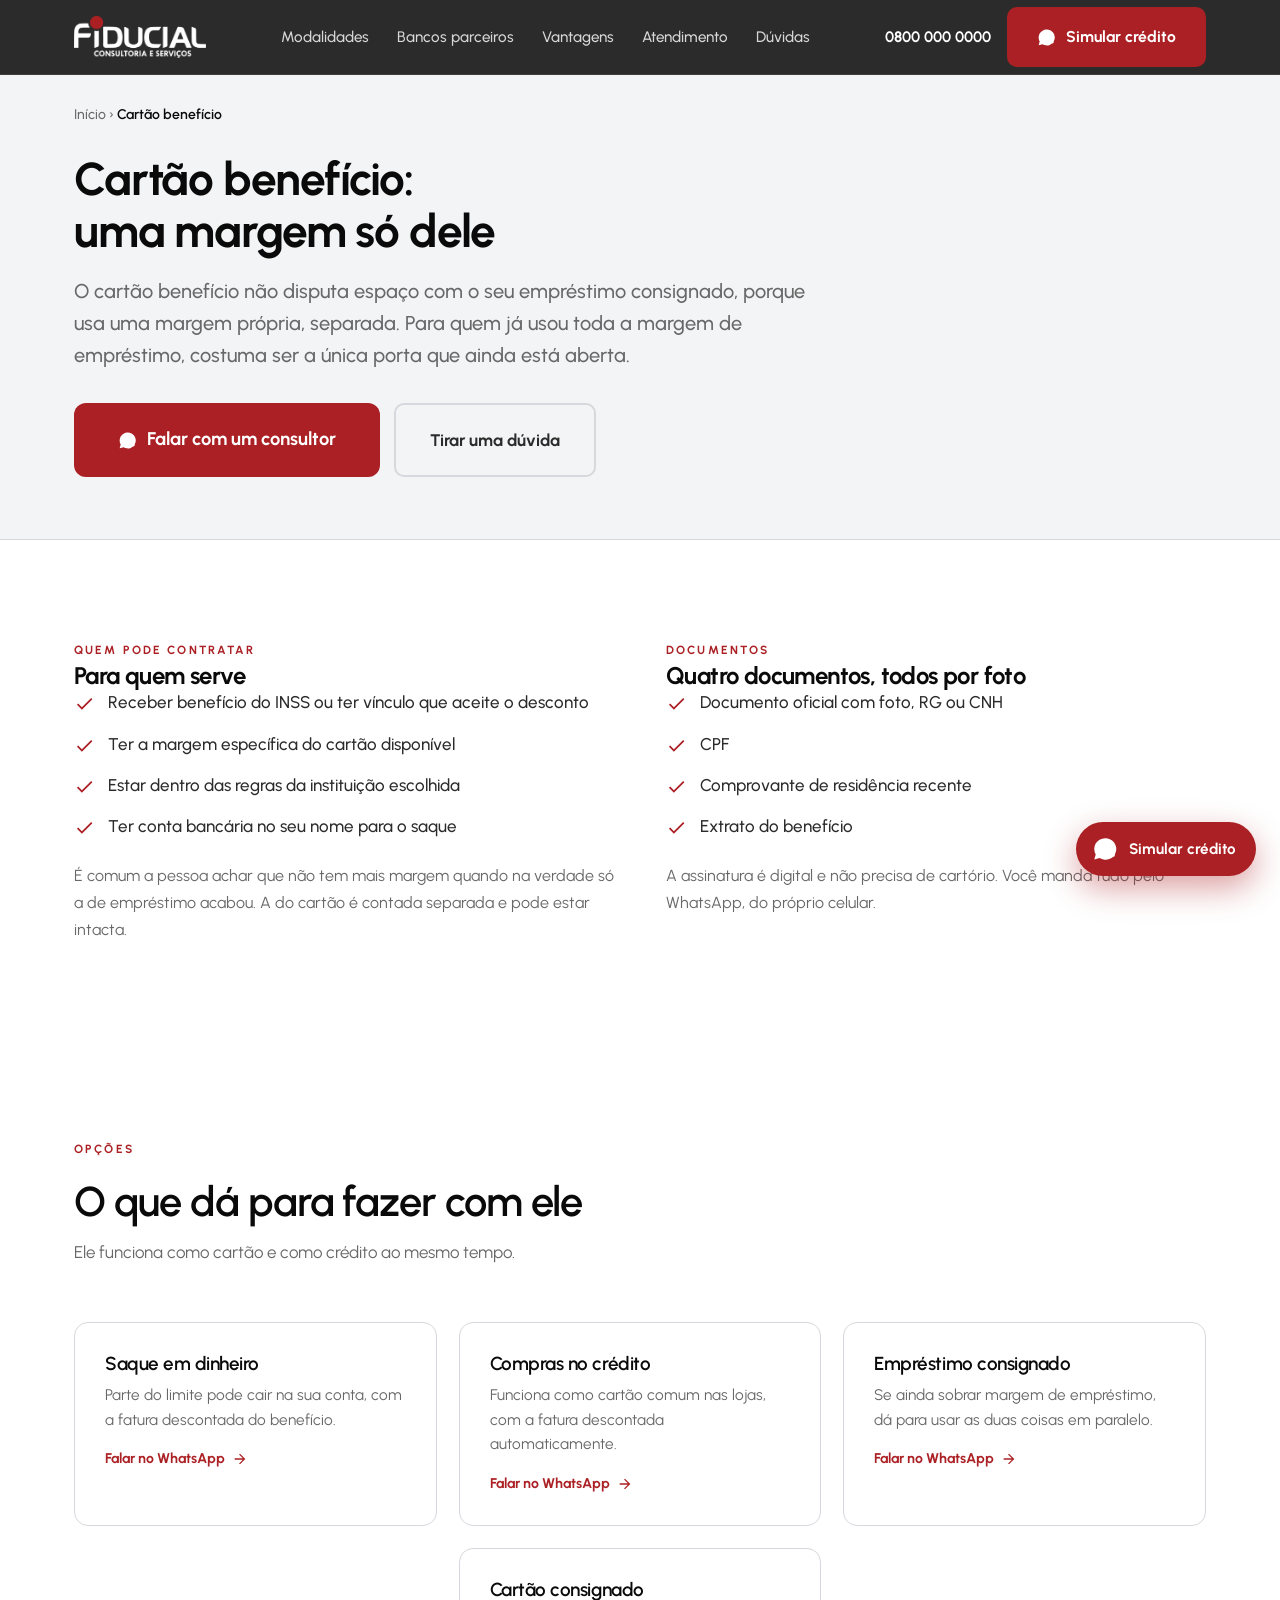
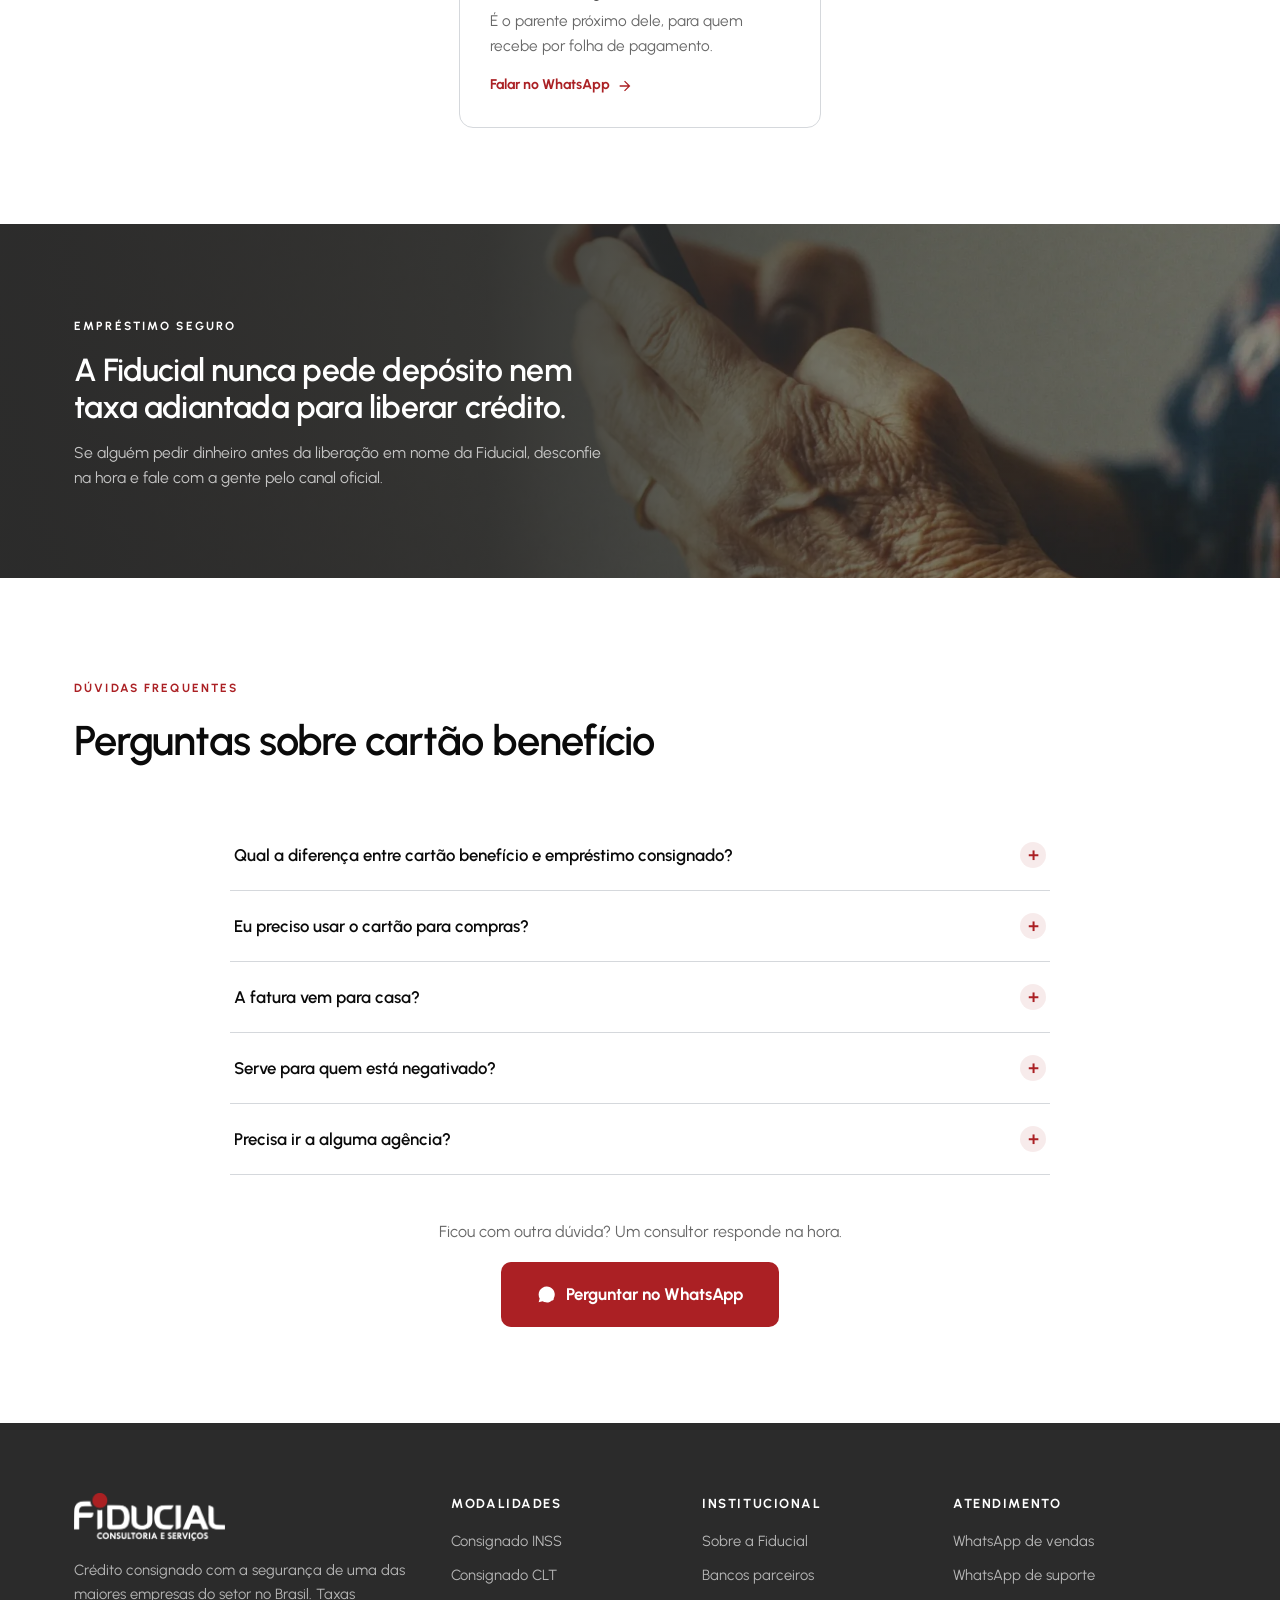
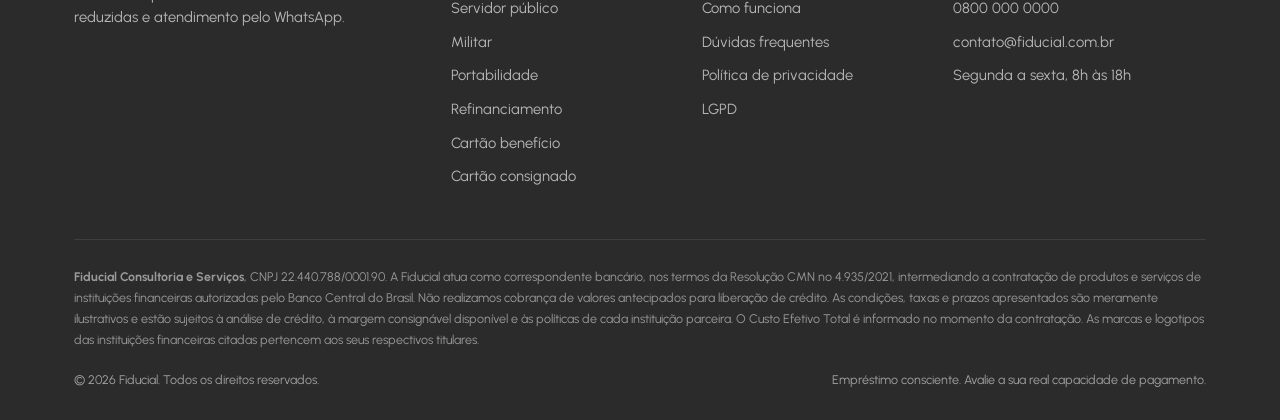
==== cartao-beneficio.html @ 5bf25d1a "adicionando site consig-fiducial" ====
<!DOCTYPE html>
<html lang="pt-BR">
<head>
<meta charset="UTF-8" />
<meta name="viewport" content="width=device-width, initial-scale=1.0" />
<title>Cartão Benefício INSS: Margem Separada do Empréstimo | Fiducial</title>
<meta name="description" content="O cartão benefício usa uma margem própria, separada da do empréstimo consignado. Compras, saque e fatura descontada no benefício. Fale pelo WhatsApp." />

<!-- ATENÇÃO: as três linhas abaixo precisam do domínio próprio.
     Enquanto ele não existir, ficam apontando para o endereço da hospedagem. -->
<link rel="canonical" href="https://lpvendas.idr8iq.easypanel.host/cartao-beneficio.html" />
<meta property="og:url" content="https://lpvendas.idr8iq.easypanel.host/cartao-beneficio.html" />
<meta property="og:image" content="https://lpvendas.idr8iq.easypanel.host/previa.jpg" />

<meta property="og:type" content="website" />
<meta property="og:locale" content="pt_BR" />
<meta property="og:site_name" content="Fiducial Consultoria e Serviços" />
<meta property="og:title" content="Cartão benefício, margem separada da do empréstimo" />
<meta property="og:description" content="Uma margem própria que não consome o seu limite de consignado. Compras, saque e desconto no benefício." />
<meta property="og:image:width" content="1200" />
<meta property="og:image:height" content="630" />
<meta property="og:image:alt" content="Crédito consignado Fiducial" />
<meta name="twitter:card" content="summary_large_image" />

<meta name="theme-color" content="#2b2b2b" />
<meta name="robots" content="index, follow, max-image-preview:large" />
<link rel="icon" href="favicon.ico" sizes="32x32" />
<link rel="icon" href="favicon-32.png" type="image/png" sizes="32x32" />
<link rel="icon" href="favicon-192.png" type="image/png" sizes="192x192" />
<link rel="apple-touch-icon" href="apple-touch-icon.png" />

<link rel="preload" href="fontes/urbanist-600.woff2" as="font" type="font/woff2" crossorigin />
<link rel="stylesheet" href="estilo.css" />

<!-- Dados estruturados desta página. O caminho serve para o Google mostrar
     Início > Cartão benefício no resultado, e as perguntas podem aparecer abertas
     na busca. -->
<script type="application/ld+json">
{
  "@context": "https://schema.org",
  "@graph": [
    {
      "@type": "BreadcrumbList",
      "itemListElement": [
        {
          "@type": "ListItem",
          "position": 1,
          "name": "Início",
          "item": "https://lpvendas.idr8iq.easypanel.host/"
        },
        {
          "@type": "ListItem",
          "position": 2,
          "name": "Cartão benefício"
        }
      ]
    },
    {
      "@type": "FAQPage",
      "mainEntity": [
        {
          "@type": "Question",
          "name": "Qual a diferença entre cartão benefício e empréstimo consignado?",
          "acceptedAnswer": {
            "@type": "Answer",
            "text": "São margens diferentes. O empréstimo usa a margem de consignado e o cartão usa uma margem própria, separada. Por isso o cartão não consome o espaço do empréstimo, e quem já usou toda a margem de empréstimo ainda pode ter a do cartão livre."
          }
        },
        {
          "@type": "Question",
          "name": "Eu preciso usar o cartão para compras?",
          "acceptedAnswer": {
            "@type": "Answer",
            "text": "Não. Muita gente contrata só pelo saque, que cai na conta. Usar em loja é opcional."
          }
        },
        {
          "@type": "Question",
          "name": "A fatura vem para casa?",
          "acceptedAnswer": {
            "@type": "Answer",
            "text": "O valor mínimo é descontado direto do benefício, e o restante segue as regras da instituição. O consultor explica exatamente como fica no cartão que você escolher."
          }
        },
        {
          "@type": "Question",
          "name": "Serve para quem está negativado?",
          "acceptedAnswer": {
            "@type": "Answer",
            "text": "Na maioria dos casos sim, porque a garantia é o próprio benefício. Quem decide é a instituição, na análise."
          }
        },
        {
          "@type": "Question",
          "name": "Precisa ir a alguma agência?",
          "acceptedAnswer": {
            "@type": "Answer",
            "text": "Não. Todo o atendimento acontece pelo WhatsApp, os documentos são enviados por foto e a assinatura é digital."
          }
        }
      ]
    }
  ]
}
</script>
</head>
<body>

<!-- ================= HEADER ================= -->
<header>
  <div class="wrap nav">
    <a href="index.html" class="logo"><img decoding="async" width="620" height="197" src="fiducial-logo-claro.png" alt="Fiducial Consultoria e Serviços" /></a>
    <ul class="nav-links" id="nav-links">
      <li><a href="index.html#modalidades">Modalidades</a></li>
      <li><a href="index.html#bancos">Bancos parceiros</a></li>
      <li><a href="index.html#vantagens">Vantagens</a></li>
      <li><a href="index.html#atendimento">Atendimento</a></li>
      <li><a href="#duvidas">Dúvidas</a></li>
    </ul>
    <div class="nav-right">
      <span class="nav-phone">0800 000 0000</span>
      <a class="btn btn-red" data-wa data-origem="cartao-beneficio-cabecalho" data-msg="Olá! Quero saber sobre o cartão benefício.">
        <svg viewBox="0 0 24 24"><path d="M17.5 14.4c-.3-.2-1.7-.9-2-1-.3-.1-.5-.1-.6.2s-.7.9-.9 1.1c-.2.2-.3.2-.6.1-1.7-.9-2.9-1.6-4-3.6-.3-.5.3-.5.8-1.5.1-.2 0-.4 0-.5s-.6-1.5-.9-2c-.2-.5-.4-.5-.6-.5h-.5c-.2 0-.5.1-.7.3-.9.9-1.1 2-.7 3.3.4 1.4 1.3 2.7 1.5 2.9.2.2 2.6 4 6.3 5.5 2.3 1 3.2 1.1 4.4.9.7-.1 1.7-.7 2-1.4.2-.7.2-1.3.2-1.4-.1-.1-.3-.2-.6-.4M12 2a10 10 0 0 0-8.6 15l-1.3 4.7L7 20.4A10 10 0 1 0 12 2"/></svg>
        Simular crédito
      </a>
      <button class="nav-abrir" type="button" aria-expanded="false" aria-controls="nav-links" aria-label="Abrir menu de seções">
        <span></span><span></span><span></span>
      </button>
    </div>
  </div>
</header>

<!-- ================= TOPO DA MODALIDADE ================= -->
<section class="mod-hero">
  <div class="wrap">
    <nav class="crumb" aria-label="Você está aqui">
      <a href="index.html">Início</a> &rsaquo; <b>Cartão benefício</b>
    </nav>
    <h1>Cartão benefício: <span class="hl">uma margem só dele</span></h1>
    <p class="lead">O cartão benefício não disputa espaço com o seu empréstimo consignado, porque usa uma margem própria, separada. Para quem já usou toda a margem de empréstimo, costuma ser a única porta que ainda está aberta.</p>
    <div class="mod-cta">
      <a class="btn btn-red btn-simular" data-wa data-origem="cartao-beneficio-topo" data-msg="Olá! Quero saber sobre o cartão benefício.">
        <svg viewBox="0 0 24 24"><path d="M17.5 14.4c-.3-.2-1.7-.9-2-1-.3-.1-.5-.1-.6.2s-.7.9-.9 1.1c-.2.2-.3.2-.6.1-1.7-.9-2.9-1.6-4-3.6-.3-.5.3-.5.8-1.5.1-.2 0-.4 0-.5s-.6-1.5-.9-2c-.2-.5-.4-.5-.6-.5h-.5c-.2 0-.5.1-.7.3-.9.9-1.1 2-.7 3.3.4 1.4 1.3 2.7 1.5 2.9.2.2 2.6 4 6.3 5.5 2.3 1 3.2 1.1 4.4.9.7-.1 1.7-.7 2-1.4.2-.7.2-1.3.2-1.4-.1-.1-.3-.2-.6-.4M12 2a10 10 0 0 0-8.6 15l-1.3 4.7L7 20.4A10 10 0 1 0 12 2"/></svg>
        Falar com um consultor
      </a>
      <a class="btn btn-ghost btn-lg" href="#duvidas">Tirar uma d&#250;vida</a>
    </div>
  </div>
</section>

<!-- ================= QUEM PODE E DOCUMENTOS ================= -->
<section class="section">
  <div class="wrap duas">
    <div>
      <span class="eyebrow">Quem pode contratar</span>
      <h2>Para quem serve</h2>
      <ul class="lista-req">
        <li><svg viewBox="0 0 24 24"><path d="M9 16.2 4.8 12l-1.4 1.4L9 19 21 7l-1.4-1.4z"/></svg><span>Receber benefício do INSS ou ter vínculo que aceite o desconto</span></li>
        <li><svg viewBox="0 0 24 24"><path d="M9 16.2 4.8 12l-1.4 1.4L9 19 21 7l-1.4-1.4z"/></svg><span>Ter a margem específica do cartão disponível</span></li>
        <li><svg viewBox="0 0 24 24"><path d="M9 16.2 4.8 12l-1.4 1.4L9 19 21 7l-1.4-1.4z"/></svg><span>Estar dentro das regras da instituição escolhida</span></li>
        <li><svg viewBox="0 0 24 24"><path d="M9 16.2 4.8 12l-1.4 1.4L9 19 21 7l-1.4-1.4z"/></svg><span>Ter conta bancária no seu nome para o saque</span></li>
      </ul>
      <p style="color:var(--grey);margin-top:22px;line-height:1.7">É comum a pessoa achar que não tem mais margem quando na verdade só a de empréstimo acabou. A do cartão é contada separada e pode estar intacta.</p>
    </div>
    <div>
      <span class="eyebrow">Documentos</span>
      <h2>Quatro documentos, todos por foto</h2>
      <ul class="lista-req">
        <li><svg viewBox="0 0 24 24"><path d="M9 16.2 4.8 12l-1.4 1.4L9 19 21 7l-1.4-1.4z"/></svg><span>Documento oficial com foto, RG ou CNH</span></li>
        <li><svg viewBox="0 0 24 24"><path d="M9 16.2 4.8 12l-1.4 1.4L9 19 21 7l-1.4-1.4z"/></svg><span>CPF</span></li>
        <li><svg viewBox="0 0 24 24"><path d="M9 16.2 4.8 12l-1.4 1.4L9 19 21 7l-1.4-1.4z"/></svg><span>Comprovante de residência recente</span></li>
        <li><svg viewBox="0 0 24 24"><path d="M9 16.2 4.8 12l-1.4 1.4L9 19 21 7l-1.4-1.4z"/></svg><span>Extrato do benefício</span></li>
      </ul>
      <p style="color:var(--grey);margin-top:22px;line-height:1.7">A assinatura é digital e não precisa de cartório. Você manda tudo pelo WhatsApp, do próprio celular.</p>
    </div>
  </div>
</section>

<!-- ================= OPÇÕES ================= -->
<section class="section">
  <div class="wrap">
    <div class="section-head">
      <span class="eyebrow">Opções</span>
      <h2>O que dá para fazer com ele</h2>
      <p>Ele funciona como cartão e como crédito ao mesmo tempo.</p>
    </div>
    <div class="cards">
      <a class="card" data-wa data-origem="cartao-beneficio-card1" data-msg="Olá! Quero fazer um saque pelo cartão benefício.">
        <h3>Saque em dinheiro</h3>
        <p>Parte do limite pode cair na sua conta, com a fatura descontada do benefício.</p>
        <span class="go">Falar no WhatsApp <svg viewBox="0 0 24 24"><path d="M12 4l8 8-8 8-1.4-1.4 5.6-5.6H4v-2h12.2l-5.6-5.6z"/></svg></span>
      </a>
      <a class="card" data-wa data-origem="cartao-beneficio-card2" data-msg="Olá! Quero um cartão benefício para usar em compras.">
        <h3>Compras no crédito</h3>
        <p>Funciona como cartão comum nas lojas, com a fatura descontada automaticamente.</p>
        <span class="go">Falar no WhatsApp <svg viewBox="0 0 24 24"><path d="M12 4l8 8-8 8-1.4-1.4 5.6-5.6H4v-2h12.2l-5.6-5.6z"/></svg></span>
      </a>
      <a class="card" data-wa data-origem="cartao-beneficio-card3" data-msg="Olá! Quero saber se tenho margem para empréstimo consignado também.">
        <h3>Empréstimo consignado</h3>
        <p>Se ainda sobrar margem de empréstimo, dá para usar as duas coisas em paralelo.</p>
        <span class="go">Falar no WhatsApp <svg viewBox="0 0 24 24"><path d="M12 4l8 8-8 8-1.4-1.4 5.6-5.6H4v-2h12.2l-5.6-5.6z"/></svg></span>
      </a>
      <a class="card" data-wa data-origem="cartao-beneficio-card4" data-msg="Olá! Quero saber a diferença entre cartão benefício e cartão consignado.">
        <h3>Cartão consignado</h3>
        <p>É o parente próximo dele, para quem recebe por folha de pagamento.</p>
        <span class="go">Falar no WhatsApp <svg viewBox="0 0 24 24"><path d="M12 4l8 8-8 8-1.4-1.4 5.6-5.6H4v-2h12.2l-5.6-5.6z"/></svg></span>
      </a>
    </div>
  </div>
</section>

<!-- ================= AVISO DE GOLPE ================= -->
<section class="quebra">
  <div class="wrap">
    <div class="quebra-texto">
      <span class="eyebrow">Empr&#233;stimo seguro</span>
    <h2>A Fiducial nunca pede depósito nem taxa adiantada para liberar crédito.</h2>
    <p>Se alguém pedir dinheiro antes da liberação em nome da Fiducial, desconfie na hora e fale com a gente pelo canal oficial.</p>
      </div>
  </div>
</section>

<!-- ================= DÚVIDAS ================= -->
<section class="section" id="duvidas">
  <div class="wrap">
    <div class="section-head">
      <span class="eyebrow">Dúvidas frequentes</span>
      <h2>Perguntas sobre cartão benefício</h2>
    </div>
    <div class="faq">
      <div class="acc">
        <button>Qual a diferença entre cartão benefício e empréstimo consignado?<span class="plus">+</span></button>
        <div class="ans"><p>São margens diferentes. O empréstimo usa a margem de consignado e o cartão usa uma margem própria, separada. Por isso o cartão não consome o espaço do empréstimo, e quem já usou toda a margem de empréstimo ainda pode ter a do cartão livre.</p></div>
      </div>
      <div class="acc">
        <button>Eu preciso usar o cartão para compras?<span class="plus">+</span></button>
        <div class="ans"><p>Não. Muita gente contrata só pelo saque, que cai na conta. Usar em loja é opcional.</p></div>
      </div>
      <div class="acc">
        <button>A fatura vem para casa?<span class="plus">+</span></button>
        <div class="ans"><p>O valor mínimo é descontado direto do benefício, e o restante segue as regras da instituição. O consultor explica exatamente como fica no cartão que você escolher.</p></div>
      </div>
      <div class="acc">
        <button>Serve para quem está negativado?<span class="plus">+</span></button>
        <div class="ans"><p>Na maioria dos casos sim, porque a garantia é o próprio benefício. Quem decide é a instituição, na análise.</p></div>
      </div>
      <div class="acc">
        <button>Precisa ir a alguma agência?<span class="plus">+</span></button>
        <div class="ans"><p>Não. Todo o atendimento acontece pelo WhatsApp, os documentos são enviados por foto e a assinatura é digital.</p></div>
      </div>
    </div>
    <div style="text-align:center;margin-top:44px">
      <p style="color:var(--grey);margin-bottom:18px">Ficou com outra dúvida? Um consultor responde na hora.</p>
      <a class="btn btn-red btn-lg" data-wa data-origem="cartao-beneficio-duvidas" data-msg="Olá! Tenho uma dúvida sobre cartão benefício.">
        <svg viewBox="0 0 24 24"><path d="M17.5 14.4c-.3-.2-1.7-.9-2-1-.3-.1-.5-.1-.6.2s-.7.9-.9 1.1c-.2.2-.3.2-.6.1-1.7-.9-2.9-1.6-4-3.6-.3-.5.3-.5.8-1.5.1-.2 0-.4 0-.5s-.6-1.5-.9-2c-.2-.5-.4-.5-.6-.5h-.5c-.2 0-.5.1-.7.3-.9.9-1.1 2-.7 3.3.4 1.4 1.3 2.7 1.5 2.9.2.2 2.6 4 6.3 5.5 2.3 1 3.2 1.1 4.4.9.7-.1 1.7-.7 2-1.4.2-.7.2-1.3.2-1.4-.1-.1-.3-.2-.6-.4M12 2a10 10 0 0 0-8.6 15l-1.3 4.7L7 20.4A10 10 0 1 0 12 2"/></svg>
        Perguntar no WhatsApp
      </a>
    </div>
  </div>
</section>

<!-- ================= RODAPÉ ================= -->
<footer>
  <div class="wrap">
    <div class="foot-grid">
      <div class="foot-col">
        <div class="logo"><img decoding="async" width="620" height="197" src="fiducial-logo-claro.png" alt="Fiducial Consultoria e Serviços" /></div>
        <p>Crédito consignado com a segurança de uma das maiores empresas do setor no Brasil. Taxas reduzidas e atendimento pelo WhatsApp.</p>
      </div>
      <div class="foot-col">
        <h5>Modalidades</h5>
        <a href="consignado-inss.html">Consignado INSS</a>
        <a href="consignado-clt.html">Consignado CLT</a>
        <a href="consignado-servidor-publico.html">Servidor p&uacute;blico</a>
        <a href="consignado-militar.html">Militar</a>
        <a href="portabilidade-consignado.html">Portabilidade</a>
        <a href="refinanciamento-consignado.html">Refinanciamento</a>
        <a href="cartao-beneficio.html">Cart&atilde;o benef&iacute;cio</a>
        <a href="cartao-consignado.html">Cart&atilde;o consignado</a>
      </div>
      <div class="foot-col">
        <h5>Institucional</h5>
        <a href="index.html#vantagens">Sobre a Fiducial</a>
        <a href="index.html#bancos">Bancos parceiros</a>
        <a href="index.html#como">Como funciona</a>
        <a href="index.html#duvidas">Dúvidas frequentes</a>
        <a href="https://fiducial.com.br/storage/2025/07/Politica-de-Privacidade-1.pdf" target="_blank" rel="noopener">Política de privacidade</a>
        <a href="https://fiducial.com.br/lgpd/" target="_blank" rel="noopener">LGPD</a>
      </div>
      <div class="foot-col">
        <h5>Atendimento</h5>
        <a data-wa data-origem="cartao-beneficio-rodape-vendas" data-msg="Olá! Quero falar com o time de vendas.">WhatsApp de vendas</a>
        <a data-wa data-origem="cartao-beneficio-rodape-suporte" data-msg="Olá! Já sou cliente e preciso de suporte.">WhatsApp de suporte</a>
        <p>0800 000 0000</p>
        <p>contato@fiducial.com.br</p>
        <p>Segunda a sexta, 8h às 18h</p>
      </div>
    </div>
    <div class="foot-legal">
      <p><strong>Fiducial Consultoria e Serviços</strong>, CNPJ 22.440.788/0001.90. A Fiducial atua como correspondente bancário, nos termos da Resolução CMN nº 4.935/2021, intermediando a contratação de produtos e serviços de instituições financeiras autorizadas pelo Banco Central do Brasil. Não realizamos cobrança de valores antecipados para liberação de crédito. As condições, taxas e prazos apresentados são meramente ilustrativos e estão sujeitos à análise de crédito, à margem consignável disponível e às políticas de cada instituição parceira. O Custo Efetivo Total é informado no momento da contratação. As marcas e logotipos das instituições financeiras citadas pertencem aos seus respectivos titulares.</p>
      <div class="bar">
        <span>© 2026 Fiducial. Todos os direitos reservados.</span>
        <span>Empréstimo consciente. Avalie a sua real capacidade de pagamento.</span>
      </div>
    </div>
  </div>
</footer>

<!-- ================= WHATSAPP FLUTUANTE ================= -->
<a class="wa-float" data-wa data-origem="cartao-beneficio-botao-flutuante" data-msg="Olá! Quero saber sobre o cartão benefício." aria-label="Falar no WhatsApp">
  <svg viewBox="0 0 24 24"><path d="M17.5 14.4c-.3-.2-1.7-.9-2-1-.3-.1-.5-.1-.6.2s-.7.9-.9 1.1c-.2.2-.3.2-.6.1-1.7-.9-2.9-1.6-4-3.6-.3-.5.3-.5.8-1.5.1-.2 0-.4 0-.5s-.6-1.5-.9-2c-.2-.5-.4-.5-.6-.5h-.5c-.2 0-.5.1-.7.3-.9.9-1.1 2-.7 3.3.4 1.4 1.3 2.7 1.5 2.9.2.2 2.6 4 6.3 5.5 2.3 1 3.2 1.1 4.4.9.7-.1 1.7-.7 2-1.4.2-.7.2-1.3.2-1.4-.1-.1-.3-.2-.6-.4M12 2a10 10 0 0 0-8.6 15l-1.3 4.7L7 20.4A10 10 0 1 0 12 2"/></svg>
  <span>Simular crédito</span>
</a>

<script src="script.js"></script>
<!-- Esta pagina nao tem simulador, entao o simulador.js nao e carregado.
     Se um dia entrar um <div data-simulador="..."> aqui, a linha do script
     precisa voltar junto, senao o bloco fica vazio e sem aviso nenhum. -->
</body>
</html>
---- estilo.css ----
/* ==========================================================================
   Fiducial, folha de estilo compartilhada.
   Saiu de dentro do index.html em 4 de agosto de 2026, quando o site deixou
   de ser uma pagina so. Todas as paginas usam este mesmo arquivo, entao
   qualquer ajuste aqui vale para o site inteiro.
   ========================================================================== */
/* A Urbanist fica hospedada junto do site. Antes vinha do Google Fonts, que
   custava duas conexões externas e uma folha de estilo que trava a pintura. */
@font-face{font-family:'Urbanist';font-style:normal;font-weight:400;font-display:swap;src:url('fontes/urbanist-400.woff2') format('woff2')}
@font-face{font-family:'Urbanist';font-style:normal;font-weight:500;font-display:swap;src:url('fontes/urbanist-500.woff2') format('woff2')}
@font-face{font-family:'Urbanist';font-style:normal;font-weight:600;font-display:swap;src:url('fontes/urbanist-600.woff2') format('woff2')}
@font-face{font-family:'Urbanist';font-style:normal;font-weight:700;font-display:swap;src:url('fontes/urbanist-700.woff2') format('woff2')}
/* ============================================================
   FIDUCIAL | Landing Crédito Consignado
   Paleta institucional oficial (extraída de fiducial.com.br):
   #0A0A0A  #2B2B2B  #686868  #D5D8DC  #FFFFFF  #AB2024
   Fonte: Urbanist, geometrica e minimalista
   ============================================================ */
:root{
  --ink:#0a0a0a;
  --graphite:#2b2b2b;
  --graphite-soft:#3d3d3d;
  --grey:#686868;
  --grey-light:#9b9ea1;
  --line:#d5d8dc;
  --paper:#f3f4f5;
  --white:#ffffff;
  --red:#ab2024;
  --red-dark:#8e1a1e;
  --red-soft:rgba(171,32,36,.09);
  /* Superfície das faixas de destaque: cabeçalho, barra de números, atendimento e rodapé.
     Os cinzas claros #A9A9A9 e #808080 foram testados e descartados, voltou o grafite.
     Para testar outro fundo, troque estas seis linhas e nada mais no arquivo. */
  --faixa:#2b2b2b;
  --faixa-titulo:#ffffff;
  --faixa-texto:rgba(255,255,255,.82);
  --faixa-suave:rgba(255,255,255,.68);
  --faixa-linha:rgba(255,255,255,.09);
  --faixa-cartao:rgba(255,255,255,.05);
  --font-display:'Urbanist',system-ui,-apple-system,'Segoe UI',Arial,sans-serif;
  --font-body:'Urbanist',system-ui,-apple-system,'Segoe UI',Arial,sans-serif;
  --shadow:0 1px 2px rgba(10,10,10,.04),0 10px 28px rgba(10,10,10,.07);
  --radius:14px;
  --maxw:1180px;
}
*{box-sizing:border-box;margin:0;padding:0}
html{scroll-behavior:smooth}
body{
  font-family:var(--font-body);
  color:var(--graphite);
  background:var(--white);
  line-height:1.6;
  -webkit-font-smoothing:antialiased;
}
h1,h2,h3,h4{font-family:var(--font-display);line-height:1.16;text-wrap:balance;letter-spacing:-.025em;color:var(--ink)}
img{max-width:100%;display:block}
a{color:inherit;text-decoration:none}
.wrap{max-width:var(--maxw);margin:0 auto;padding:0 24px}
.eyebrow{
  font-family:var(--font-display);font-weight:700;font-size:.74rem;
  letter-spacing:.18em;text-transform:uppercase;color:var(--red);
  display:inline-block;
}
.section{padding:96px 0}
.section-head{max-width:660px;margin-bottom:56px}
.section-head h2{font-size:clamp(1.8rem,3.4vw,2.6rem);font-weight:600;margin:16px 0 14px}
.section-head p{color:var(--grey);font-size:1.06rem}
.center{text-align:center;margin-left:auto;margin-right:auto}
.on-dark h2,.on-dark h3,.on-dark h4{color:var(--faixa-titulo)}

/* ---------- Botões ---------- */
.btn{
  display:inline-flex;align-items:center;justify-content:center;gap:10px;
  font-family:var(--font-display);font-weight:700;font-size:.98rem;
  padding:15px 28px;border-radius:10px;cursor:pointer;border:2px solid transparent;
  transition:transform .15s ease,background .2s ease,box-shadow .2s ease,border-color .2s ease;
  white-space:nowrap;
}
.btn svg{width:19px;height:19px;flex:none;fill:currentColor}
.btn-red{background:var(--red);color:var(--white)}
.btn-red:hover{background:var(--red-dark);transform:translateY(-2px);box-shadow:0 10px 22px rgba(171,32,36,.3)}
.btn-ghost{background:transparent;color:var(--white);border-color:rgba(255,255,255,.3)}
.btn-ghost:hover{border-color:var(--white);background:rgba(255,255,255,.07)}
.btn-outline{background:transparent;color:var(--graphite);border-color:var(--line)}
.btn-outline:hover{border-color:var(--red);color:var(--red)}
.btn-lg{padding:17px 34px;font-size:1.05rem}
.btn-block{width:100%}

/* ---------- Header ---------- */
header{
  position:sticky;top:0;z-index:60;background:var(--faixa);
  border-bottom:1px solid var(--faixa-linha);
}
.nav{display:flex;align-items:center;justify-content:space-between;height:74px;gap:20px}
.logo{display:flex;align-items:center;flex:none}
.logo img{height:42px;width:auto;display:block}
.nav-links{display:flex;gap:28px;list-style:none}
.nav-links a{font-size:.95rem;font-weight:500;color:var(--faixa-texto);transition:color .2s}
.nav-links a:hover{color:var(--faixa-titulo)}
.nav-right{display:flex;align-items:center;gap:16px}

/* Botão de três linhas. Fica escondido no desktop, onde o menu já está à mostra */
.nav-abrir{
  display:none;background:none;border:0;cursor:pointer;padding:10px 4px;
  flex-direction:column;justify-content:center;gap:5px;width:34px;
}
.nav-abrir span{
  display:block;height:2px;width:24px;background:var(--faixa-texto);border-radius:2px;
  transition:transform .22s ease,opacity .18s ease;
}
header.menu-aberto .nav-abrir span:nth-child(1){transform:translateY(7px) rotate(45deg)}
header.menu-aberto .nav-abrir span:nth-child(2){opacity:0}
header.menu-aberto .nav-abrir span:nth-child(3){transform:translateY(-7px) rotate(-45deg)}
.nav-abrir:focus-visible{outline:2px solid var(--white);outline-offset:2px;border-radius:4px}
.nav-phone{font-family:var(--font-display);font-weight:700;font-size:.95rem;color:var(--faixa-titulo);white-space:nowrap}

/* ---------- Hero ---------- */
.hero{
  position:relative;color:var(--graphite);overflow:hidden;
  background:
    radial-gradient(900px 420px at 85% 0%,rgba(171,32,36,.10),transparent 62%),
    linear-gradient(180deg,#fff,var(--paper));
}
.hero::after{
  content:"";position:absolute;inset:0;pointer-events:none;
  background-image:linear-gradient(rgba(10,10,10,.045) 1px,transparent 1px),
                   linear-gradient(90deg,rgba(10,10,10,.045) 1px,transparent 1px);
  background-size:56px 56px;
  mask-image:linear-gradient(180deg,#000,transparent 88%);
}
.hero-grid{
  display:grid;grid-template-columns:minmax(0,1fr) minmax(0,.82fr);
  /* padding-block, e não padding, para não apagar o recuo lateral que vem do .wrap */
  gap:48px;align-items:center;padding-block:96px 104px;position:relative;z-index:2;
}
.hero-conteudo{max-width:660px}

.hero h1{font-size:clamp(2.4rem,5vw,3.9rem);font-weight:600;margin:0 0 22px;color:var(--ink);line-height:1.08}
.hero h1 .hl{position:relative;white-space:nowrap;z-index:1}
.hero h1 .hl::after{content:"";position:absolute;left:0;right:0;bottom:.05em;height:.16em;background:var(--red);z-index:-1}
.hero p.lead{font-size:1.18rem;color:var(--grey);max-width:580px}

.hero-cta{display:flex;gap:14px;margin:36px 0 14px;flex-wrap:wrap;align-items:center}
.btn-simular{
  padding:20px 42px;font-size:1.15rem;border-radius:12px;
  box-shadow:0 0 0 0 rgba(171,32,36,.6);animation:chamar 2.6s ease-out infinite;
}
.btn-simular:hover{animation:none}
@keyframes chamar{
  0%{box-shadow:0 0 0 0 rgba(171,32,36,.55)}
  70%{box-shadow:0 0 0 20px rgba(171,32,36,0)}
  100%{box-shadow:0 0 0 0 rgba(171,32,36,0)}
}
/* O .btn-ghost padrão é branco, feito para as faixas escuras. Em fundo claro
   ele some: texto branco sobre o papel dá 1,10 de contraste. Estas duas linhas
   valem para o topo da home e para o topo das páginas de modalidade.
   Se aparecer um botão fantasma em fundo claro em outro lugar, o seletor dele
   entra aqui, e não numa regra nova. */
.hero .btn-ghost,
.mod-hero .btn-ghost{color:var(--graphite);border-color:var(--line)}
.hero .btn-ghost:hover,
.mod-hero .btn-ghost:hover{border-color:var(--red);color:var(--red);background:transparent}
.hero-obs{font-size:.88rem;color:var(--grey);margin-bottom:26px}

/* Prova social */
.prova{display:flex;align-items:center;gap:24px;flex-wrap:wrap;margin-bottom:26px;
  padding-top:24px;border-top:1px solid var(--line)}
.prova .item{display:flex;align-items:center;gap:10px}
.prova .item b{font-family:var(--font-display);font-weight:600;font-size:1.32rem;color:var(--ink);line-height:1;font-variant-numeric:tabular-nums}
.prova .item span{font-size:.8rem;color:var(--grey);line-height:1.3;display:block}

.hero-chips{display:flex;flex-wrap:wrap;gap:10px}
.chip{
  display:inline-flex;align-items:center;gap:8px;font-size:.82rem;font-weight:500;
  color:var(--graphite);background:var(--white);
  border:1px solid var(--line);padding:8px 14px;border-radius:100px;
}
.chip svg{width:15px;height:15px;flex:none}

/* Lado direito: imagem recortada, sem fundo */
/* As margens negativas devolvem o respiro do grid, em cima e embaixo, para a foto
   ocupar a coluna inteira, encostando na barra de números e subindo até o cabeçalho */
.hero-figura{
  position:relative;display:flex;align-items:flex-end;justify-content:center;
  min-height:420px;margin-top:-72px;margin-bottom:-116px;align-self:stretch;
  /* avança 40px para a direita, sobre a folga da página, para a foto ganhar
     largura sem apertar o texto. O topo tem overflow hidden, então nada escapa */
  margin-right:-40px;
}
.hero-figura picture{display:contents}
.hero-figura img{
  /* Altura 100% da coluna esticada: a foto acompanha o tamanho do bloco de texto,
     em vez de depender de um número fixo que desalinha quando o título quebra diferente */
  width:100%;height:100%;display:block;flex:none;
  object-fit:contain;object-position:bottom center;
  filter:drop-shadow(0 18px 26px rgba(10,10,10,.14));
}
.hero-figura::before{
  content:"";position:absolute;top:4%;width:86%;aspect-ratio:1;border-radius:50%;
  background:radial-gradient(circle,rgba(171,32,36,.16),transparent 66%);z-index:-1;
}

/* ---------- Stats ---------- */
.stats{background:var(--faixa)}
.stats-grid{display:grid;grid-template-columns:repeat(2,1fr);text-align:center}
.stat{padding:46px 20px;border-right:1px solid var(--faixa-linha)}
.stat:last-child{border-right:none}
.stat .num{font-family:var(--font-display);font-weight:600;font-size:2.5rem;color:var(--faixa-titulo);font-variant-numeric:tabular-nums;line-height:1}
.stat .num .u{color:var(--red)}
.stat .lbl{font-size:.86rem;color:var(--faixa-suave);margin-top:8px}

/* ---------- Bancos parceiros ---------- */
.banks{background:var(--paper);padding:80px 0;border-block:1px solid var(--line)}
.banks .head{text-align:center;max-width:640px;margin:0 auto 44px}
.banks .head h2{font-size:clamp(1.6rem,3vw,2.2rem);font-weight:600;margin:14px 0 12px}
.banks .head p{color:var(--grey)}
.marquee{position:relative;overflow:hidden;
  /* Folga interna para o card subir no hover sem ser cortado pelo overflow.
     A margem negativa devolve o espaço, mantendo o layout igual. */
  padding:30px 0;margin:-30px 0;
  mask-image:linear-gradient(90deg,transparent,#000 8%,#000 92%,transparent);
}
.marquee-track{
  display:flex;width:max-content;gap:18px;
  /* O passo do laço é a largura exata de uma volta da lista. O valor abaixo é
     só o padrão; o JavaScript mede a distância real e sobrescreve. Antes isso
     era calc(-50% - 9px), que dependia de o navegador calcular a largura do
     trilho igualzinho, e qualquer diferença aparecia como tranco na emenda. */
  --passo:3052px;
  animation:slide 38s linear infinite;
  will-change:transform;
}
.marquee:hover .marquee-track{animation-play-state:paused}
@keyframes slide{
  from{transform:translate3d(0,0,0)}
  to{transform:translate3d(calc(var(--passo) * -1),0,0)}
}
.bank{
  flex:none;width:200px;height:100px;background:var(--white);border:1px solid var(--line);
  border-radius:12px;display:flex;align-items:center;justify-content:center;
  padding:14px 18px;overflow:hidden;
  transition:border-color .25s ease,transform .25s ease,box-shadow .25s ease;
}
.bank:hover{border-color:var(--grey);transform:translateY(-3px);box-shadow:var(--shadow)}
.bank img{
  /* a imagem ocupa exatamente a caixa do card e o object-fit cuida da proporção.
     Assim ela não tem como vazar para fora, aconteça o que acontecer com o
     dimensionamento intrínseco, que é onde o Safari costuma divergir */
  width:100%;height:100%;flex:none;object-fit:contain;
  filter:grayscale(1) contrast(1.05);opacity:.85;
  transition:opacity .25s ease,transform .25s ease;
}
.bank:hover img{opacity:1}
/* Logos que vêm com muita margem vazia dentro do arquivo */
.bank img.folgado{transform:scale(1.5)}
.bank:hover img.folgado{transform:scale(1.56)}
.bank .wordmark{
  font-family:var(--font-display);font-weight:700;font-size:1.06rem;color:var(--grey);
  letter-spacing:-.01em;text-align:center;line-height:1.2;transition:color .25s ease;
}
.bank:hover .wordmark{color:var(--ink)}
.banks .foot{text-align:center;margin-top:38px;font-size:.9rem;color:var(--grey)}

/* ---------- Cards / Modalidades ---------- */
.cards{display:grid;grid-template-columns:repeat(3,1fr);gap:22px}
/* são sete modalidades, então a última fica sozinha na terceira linha.
   Esta regra joga ela para a coluna do meio em vez de deixar de canto */
.cards .card:last-child:nth-child(3n+1){grid-column:2}
.card{
  background:var(--white);border:1px solid var(--line);border-radius:var(--radius);padding:30px;
  transition:transform .2s ease,box-shadow .2s ease,border-color .2s ease;
  position:relative;overflow:hidden;cursor:pointer;display:block;
}
.card::before{content:"";position:absolute;top:0;left:0;width:0;height:3px;background:var(--red);transition:width .25s ease}
.card:hover{transform:translateY(-4px);box-shadow:var(--shadow);border-color:var(--grey-light)}
.card:hover::before{width:100%}
.card .ic{width:46px;height:46px;border-radius:11px;background:var(--red-soft);color:var(--red);display:flex;align-items:center;justify-content:center;margin-bottom:18px}
.card .ic svg{width:24px;height:24px}
.card h3{font-size:1.18rem;font-weight:600;margin-bottom:8px}
.card p{color:var(--grey);font-size:.96rem}
.card .go{display:inline-flex;align-items:center;gap:7px;margin-top:16px;font-family:var(--font-display);font-weight:700;font-size:.88rem;color:var(--red)}
.card .go svg{width:16px;height:16px;fill:currentColor}

/* ---------- Vantagens ---------- */
.adv{background:var(--paper)}
.adv-grid{display:grid;grid-template-columns:repeat(3,1fr);gap:20px 40px}
.adv-item{display:flex;gap:16px;align-items:flex-start;padding:6px 0}
.adv-item .ic{width:42px;height:42px;flex:none;border-radius:10px;background:var(--white);border:1px solid var(--line);display:flex;align-items:center;justify-content:center;color:var(--red)}
.adv-item .ic svg{width:22px;height:22px}
.adv-item h4{font-size:1.04rem;font-weight:600;margin-bottom:3px}
.adv-item p{font-size:.92rem;color:var(--grey)}

/* ---------- Como funciona ---------- */
.steps{display:grid;grid-template-columns:repeat(4,1fr);gap:24px}
.step{position:relative;padding-top:14px}
.step .n{font-family:var(--font-display);font-weight:600;font-size:2.6rem;color:var(--paper);line-height:1;-webkit-text-stroke:1px var(--line)}
.step h4{font-size:1.08rem;font-weight:600;margin:10px 0 6px}
.step p{font-size:.93rem;color:var(--grey)}
.step::after{content:"";position:absolute;top:26px;left:64px;right:-12px;height:2px;background:repeating-linear-gradient(90deg,var(--line) 0 6px,transparent 6px 12px)}
.step:last-child::after{display:none}

/* ---------- Faixa de CTA ---------- */
.band{
  background:radial-gradient(900px 400px at 18% 0%,rgba(171,32,36,.26),transparent 62%),
             linear-gradient(120deg,var(--ink),var(--graphite));
  border-radius:22px;padding:56px;display:flex;align-items:center;justify-content:space-between;gap:30px;flex-wrap:wrap;
}
.band h2{font-size:clamp(1.6rem,3vw,2.2rem);font-weight:600;max-width:620px;color:var(--white)}
.band p{color:rgba(255,255,255,.8);margin-top:10px;max-width:560px}

/* ---------- Faixa de quebra ---------- */
.quebra{
  position:relative;overflow:hidden;background:var(--graphite);
  background-image:url("quebra.webp");background-size:cover;background-position:center right;
}
.quebra::before{
  content:"";position:absolute;inset:0;
  background:linear-gradient(90deg,rgba(43,43,43,.96) 0%,rgba(43,43,43,.9) 38%,rgba(43,43,43,.5) 72%,rgba(43,43,43,.3) 100%);
}
.quebra .wrap{position:relative;z-index:2}
.quebra-texto{max-width:34rem;padding:88px 0}
.quebra-texto .eyebrow{color:var(--white)}
.quebra-texto h2{color:var(--white);font-size:clamp(1.45rem,2.6vw,2rem);font-weight:600;margin:14px 0 14px}
.quebra-texto p{color:rgba(255,255,255,.72);font-size:.98rem}

/* ---------- Atendimento ---------- */
.contact{background:var(--faixa);color:rgba(255,255,255,.78)}
.contact .section-head p{color:rgba(255,255,255,.7)}
.contact-grid{display:grid;grid-template-columns:repeat(3,1fr);gap:22px;margin-bottom:22px}
.cbox{
  background:var(--faixa-cartao);border:1px solid var(--faixa-linha);
  border-radius:var(--radius);padding:30px;transition:border-color .25s ease,background .25s ease,transform .25s ease;
}
.cbox:hover{border-color:var(--red);background:rgba(171,32,36,.1);transform:translateY(-4px)}
.cbox .ic{width:46px;height:46px;border-radius:11px;background:var(--red);color:var(--white);display:flex;align-items:center;justify-content:center;margin-bottom:18px}
.cbox .ic svg{width:23px;height:23px;fill:currentColor}
.cbox h3{font-size:1.14rem;font-weight:600;margin-bottom:7px;color:var(--faixa-titulo)}
.cbox p{font-size:.93rem;color:var(--faixa-suave);margin-bottom:18px}
.cbox .num{font-family:var(--font-display);font-weight:700;font-size:1.22rem;color:var(--faixa-titulo);margin-bottom:16px;letter-spacing:.01em}
.contact-strip{
  display:flex;align-items:center;justify-content:space-between;gap:24px;flex-wrap:wrap;
  background:var(--faixa-cartao);border:1px solid var(--faixa-linha);border-radius:var(--radius);padding:26px 30px;
}
.contact-strip .item{display:flex;align-items:center;gap:13px}
.contact-strip .item svg{width:21px;height:21px;stroke:var(--red);fill:none;stroke-width:2;flex:none}
.contact-strip .item b{display:block;color:var(--faixa-titulo);font-family:var(--font-display);font-size:.98rem}
.contact-strip .item span{font-size:.84rem;color:rgba(255,255,255,.6)}

/* ---------- FAQ ---------- */
.faq{max-width:820px;margin:0 auto}
.acc{border-bottom:1px solid var(--line)}
.acc button{
  width:100%;background:none;border:none;cursor:pointer;text-align:left;
  padding:22px 4px;font-family:var(--font-display);font-weight:600;font-size:1.05rem;color:var(--ink);
  display:flex;justify-content:space-between;align-items:center;gap:20px;
}
.acc button:focus-visible{outline:2px solid var(--red);outline-offset:3px;border-radius:6px}
.acc .plus{flex:none;width:26px;height:26px;border-radius:50%;background:var(--red-soft);color:var(--red);display:flex;align-items:center;justify-content:center;font-size:1.2rem;transition:transform .25s}
.acc.open .plus{transform:rotate(45deg)}
.acc .ans{max-height:0;overflow:hidden;transition:max-height .3s ease}
.acc .ans p{padding:0 4px 22px;color:var(--grey);font-size:.98rem}

/* ---------- Rodapé ---------- */
footer{background:var(--faixa);color:var(--faixa-texto);padding:70px 0 30px;font-size:.92rem}
.foot-grid{display:grid;grid-template-columns:1.6fr 1fr 1fr 1.2fr;gap:40px;padding-bottom:40px;border-bottom:1px solid var(--faixa-linha)}
.foot-grid .logo{margin-bottom:18px}
.foot-grid .logo img{height:48px}
.foot-col h5{font-family:var(--font-display);color:var(--faixa-titulo);font-size:.82rem;text-transform:uppercase;letter-spacing:.12em;margin-bottom:16px}
.foot-col a,.foot-col p{display:block;color:rgba(255,255,255,.66);margin-bottom:10px;transition:color .2s}
.foot-col a:hover{color:var(--faixa-titulo)}
/* o fundo grafite é mais claro que o preto original do rodapé, então o texto miúdo
   ficou um pouco mais opaco para não cair abaixo de 4,5 de contraste */
.foot-legal{padding-top:26px;font-size:.78rem;color:rgba(255,255,255,.52);line-height:1.7}
.foot-legal .bar{display:flex;justify-content:space-between;flex-wrap:wrap;gap:12px;margin-top:18px;color:rgba(255,255,255,.56)}

/* ---------- WhatsApp flutuante ---------- */
.wa-float{
  position:fixed;bottom:24px;right:24px;z-index:90;display:flex;align-items:center;gap:11px;
  background:var(--red);color:var(--white);padding:14px 20px 14px 16px;border-radius:100px;
  box-shadow:0 12px 32px rgba(171,32,36,.42);font-family:var(--font-display);font-weight:700;font-size:.95rem;
  transition:transform .2s ease,background .2s ease;
}
.wa-float:hover{background:var(--red-dark);transform:translateY(-3px)}
.wa-float svg{width:26px;height:26px;fill:var(--white);flex:none}
.wa-float span{white-space:nowrap}

/* ---------- Reveal ---------- */
.reveal{opacity:0;transform:translateY(24px);transition:opacity .6s ease,transform .6s ease}
.reveal.in{opacity:1;transform:none}
@media (prefers-reduced-motion:reduce){
  .reveal{opacity:1;transform:none;transition:none}
  .marquee-track{animation:none;transform:none}
  .btn-simular{animation:none}
  .nav-abrir span,.nav-links{transition:none}
  html{scroll-behavior:auto}
}

/* ---------- Responsivo ---------- */
@media(max-width:940px){
  .hero-grid{grid-template-columns:1fr;gap:32px;padding-block:64px 80px}
  .hero-conteudo{max-width:none}
  /* No celular a foto vai para baixo do texto, encostada na barra de números,
     do mesmo jeito que no desktop. Assim o título abre a página. */
  .hero-figura{min-height:0;order:0;margin:0 0 -80px;align-self:end}
  .hero-figura img{height:340px}
  .hero-figura::before{width:62%;top:6%}
  .cards,.contact-grid{grid-template-columns:1fr 1fr}
  .cards .card:last-child:nth-child(3n+1){grid-column:auto}
  .quebra-texto{padding:64px 0;max-width:none}
  .quebra{background-position:center right -80px}
  .quebra::before{background:linear-gradient(90deg,rgba(43,43,43,.96) 0%,rgba(43,43,43,.9) 55%,rgba(43,43,43,.62) 100%)}
  .adv-grid{grid-template-columns:1fr 1fr}
  .steps{grid-template-columns:1fr 1fr;gap:32px}
  .step::after{display:none}

  /* O menu vira painel que desce por baixo do cabeçalho */
  .nav-abrir{display:flex}
  .nav-links{
    display:block;position:absolute;top:100%;left:0;right:0;
    background:var(--faixa);border-bottom:1px solid var(--faixa-linha);
    padding:0 24px;max-height:0;overflow:hidden;visibility:hidden;
    transition:max-height .26s ease;
  }
  header.menu-aberto .nav-links{max-height:22rem;visibility:visible}
  .nav-links li{border-top:1px solid var(--faixa-linha)}
  .nav-links li:first-child{border-top:0}
  .nav-links a{display:block;padding:16px 0;font-size:1rem}
}
@media(max-width:680px){
  .section,.banks{padding:64px 0}
  .nav-phone{display:none}
  .logo img{height:34px}
  /* no celular o botão do cabeçalho encolhe, para sobrar espaço para a marca */
  .nav-right{gap:6px}
  header .btn{padding:11px 15px;font-size:.84rem;gap:8px;border-radius:8px}
  header .btn svg{width:17px;height:17px}
  .foot-grid .logo img{height:40px}
  .cards,.adv-grid,.steps,.stats-grid,.contact-grid{grid-template-columns:1fr}
  .stat{border-right:none;border-bottom:1px solid var(--faixa-linha)}
  .stat:last-child{border-bottom:none}
  .band{padding:36px 26px}
  .foot-grid{grid-template-columns:1fr 1fr}
  .hero-cta .btn{flex:1 1 100%}
  .btn-simular{padding:18px 28px;font-size:1.05rem}
  .prova{gap:18px}
  .wa-float span{display:none}
  .wa-float{padding:16px;border-radius:50%}
  .quebra-texto{padding:52px 0}
  .quebra::before{background:linear-gradient(180deg,rgba(43,43,43,.94) 0%,rgba(43,43,43,.88) 100%)}
}
/* ==========================================================================
   SIMULADOR DE CREDITO
   Adicionado em 4 de agosto de 2026. O markup nao fica no HTML: o script.js
   desenha tudo dentro de um <div data-simulador></div>, para as paginas de
   modalidade nao carregarem copia do mesmo bloco.
   Nao existe <form> aqui de proposito. Nada e enviado, nada e guardado, e a
   CSP do servidor bloqueia envio de formulario com form-action 'none'.
   ========================================================================== */
.sim-wrap{max-width:840px;margin:0 auto}
.sim-card{background:var(--white);border:1px solid var(--line);border-radius:var(--radius);box-shadow:var(--shadow);padding:30px 26px}
.sim-tabs{display:flex;gap:6px;background:var(--paper);border:1px solid var(--line);border-radius:12px;padding:6px;margin-bottom:26px}
.sim-tab{flex:1;border:0;background:transparent;font:700 15px/1.25 var(--font-display);color:var(--grey);padding:15px 8px;border-radius:9px;cursor:pointer;transition:background .18s,color .18s}
.sim-tab[aria-selected="true"]{background:var(--red);color:var(--white)}
.sim-campos{display:grid;gap:24px}
.sim-rot{display:block;font:600 15px/1.3 var(--font-display);color:var(--ink);margin-bottom:10px}
.sim-select{width:100%;font:500 17px/1.3 var(--font-body);color:var(--ink);background:var(--white);border:1px solid var(--line);border-radius:10px;padding:15px 14px;appearance:none;cursor:pointer}
.sim-select:focus-visible,.sim-tab:focus-visible{outline:3px solid var(--red);outline-offset:2px}
.sim-valor{display:flex;align-items:baseline;gap:8px;font:800 34px/1 var(--font-display);color:var(--ink)}
.sim-valor span{font-size:19px;font-weight:600;color:var(--grey)}
.sim-faixa{width:100%;margin-top:14px;accent-color:var(--red);height:26px;cursor:pointer}
.sim-limites{display:flex;justify-content:space-between;font:500 13px/1.3 var(--font-body);color:var(--grey);margin-top:2px}
.sim-res{background:var(--faixa);border-radius:12px;padding:26px 24px;margin-top:28px;color:var(--faixa-titulo)}
.sim-res-rot{font:600 14px/1.3 var(--font-display);color:var(--faixa-suave);letter-spacing:.04em;text-transform:uppercase}
.sim-res-num{font:800 42px/1.05 var(--font-display);margin:8px 0 18px}
.sim-linhas{display:grid;gap:10px;border-top:1px solid var(--faixa-linha);padding-top:16px}
.sim-linha{display:flex;justify-content:space-between;gap:16px;font:500 15px/1.4 var(--font-body);color:var(--faixa-texto)}
.sim-linha b{font-weight:700;color:var(--faixa-titulo)}
.sim-cta{margin-top:22px}
.sim-aviso{font:500 13px/1.6 var(--font-body);color:var(--grey);margin-top:18px}
@media(max-width:640px){
  .sim-card{padding:22px 18px}
  .sim-tab{font-size:14px;padding:14px 6px}
  .sim-valor{font-size:29px}
  .sim-res-num{font-size:34px}
}
/* ==========================================================================
   PAGINAS DE MODALIDADE
   Adicionado em 4 de agosto de 2026. O topo destas paginas e de texto, sem
   foto, de proposito: sao oito paginas e cada foto nova seria mais peso para
   carregar e mais uma imagem para o cliente aprovar.
   ========================================================================== */
.mod-hero{background:var(--paper);border-bottom:1px solid var(--line);padding:30px 0 62px}
.crumb{font:500 14px/1.4 var(--font-body);color:var(--grey);margin-bottom:28px}
.crumb a{color:var(--grey);text-decoration:none}
.crumb a:hover{color:var(--red)}
.crumb b{font-weight:600;color:var(--ink)}
.mod-hero h1{font:800 clamp(30px,4.6vw,46px)/1.14 var(--font-display);color:var(--ink);max-width:20ch}
.mod-hero .lead{font:500 clamp(17px,2vw,20px)/1.6 var(--font-body);color:var(--grey);max-width:62ch;margin-top:18px}
.mod-cta{display:flex;flex-wrap:wrap;gap:14px;margin-top:32px}
.duas{display:grid;grid-template-columns:1fr 1fr;gap:52px;align-items:start}
.lista-req{display:grid;gap:15px;margin:0;padding:0}
.lista-req li{display:flex;gap:13px;align-items:flex-start;list-style:none;font:500 17px/1.55 var(--font-body);color:var(--graphite)}
.lista-req svg{flex:none;width:21px;height:21px;fill:var(--red);margin-top:4px}
@media(max-width:880px){
  .duas{grid-template-columns:1fr;gap:34px}
  .mod-hero{padding:24px 0 46px}
}
/* Aviso de simulacao, logo abaixo do resultado.
   Amarelo de alerta seria cor de fora da paleta, entao usa o vermelho
   institucional em fundo suave, que ja existe como token --red-soft. */
.sim-alerta{display:flex;gap:12px;align-items:flex-start;background:var(--red-soft);border:1px solid rgba(171,32,36,.22);border-radius:10px;padding:16px 18px;margin-top:20px}
.sim-alerta svg{flex:none;width:21px;height:21px;fill:var(--red);margin-top:2px}
.sim-alerta p{font:500 15px/1.55 var(--font-body);color:var(--graphite);margin:0}
.sim-alerta b{font-weight:700;color:var(--ink)}
@media(max-width:640px){
  .sim-alerta{padding:14px 15px;gap:10px}
  .sim-alerta p{font-size:14px}
}
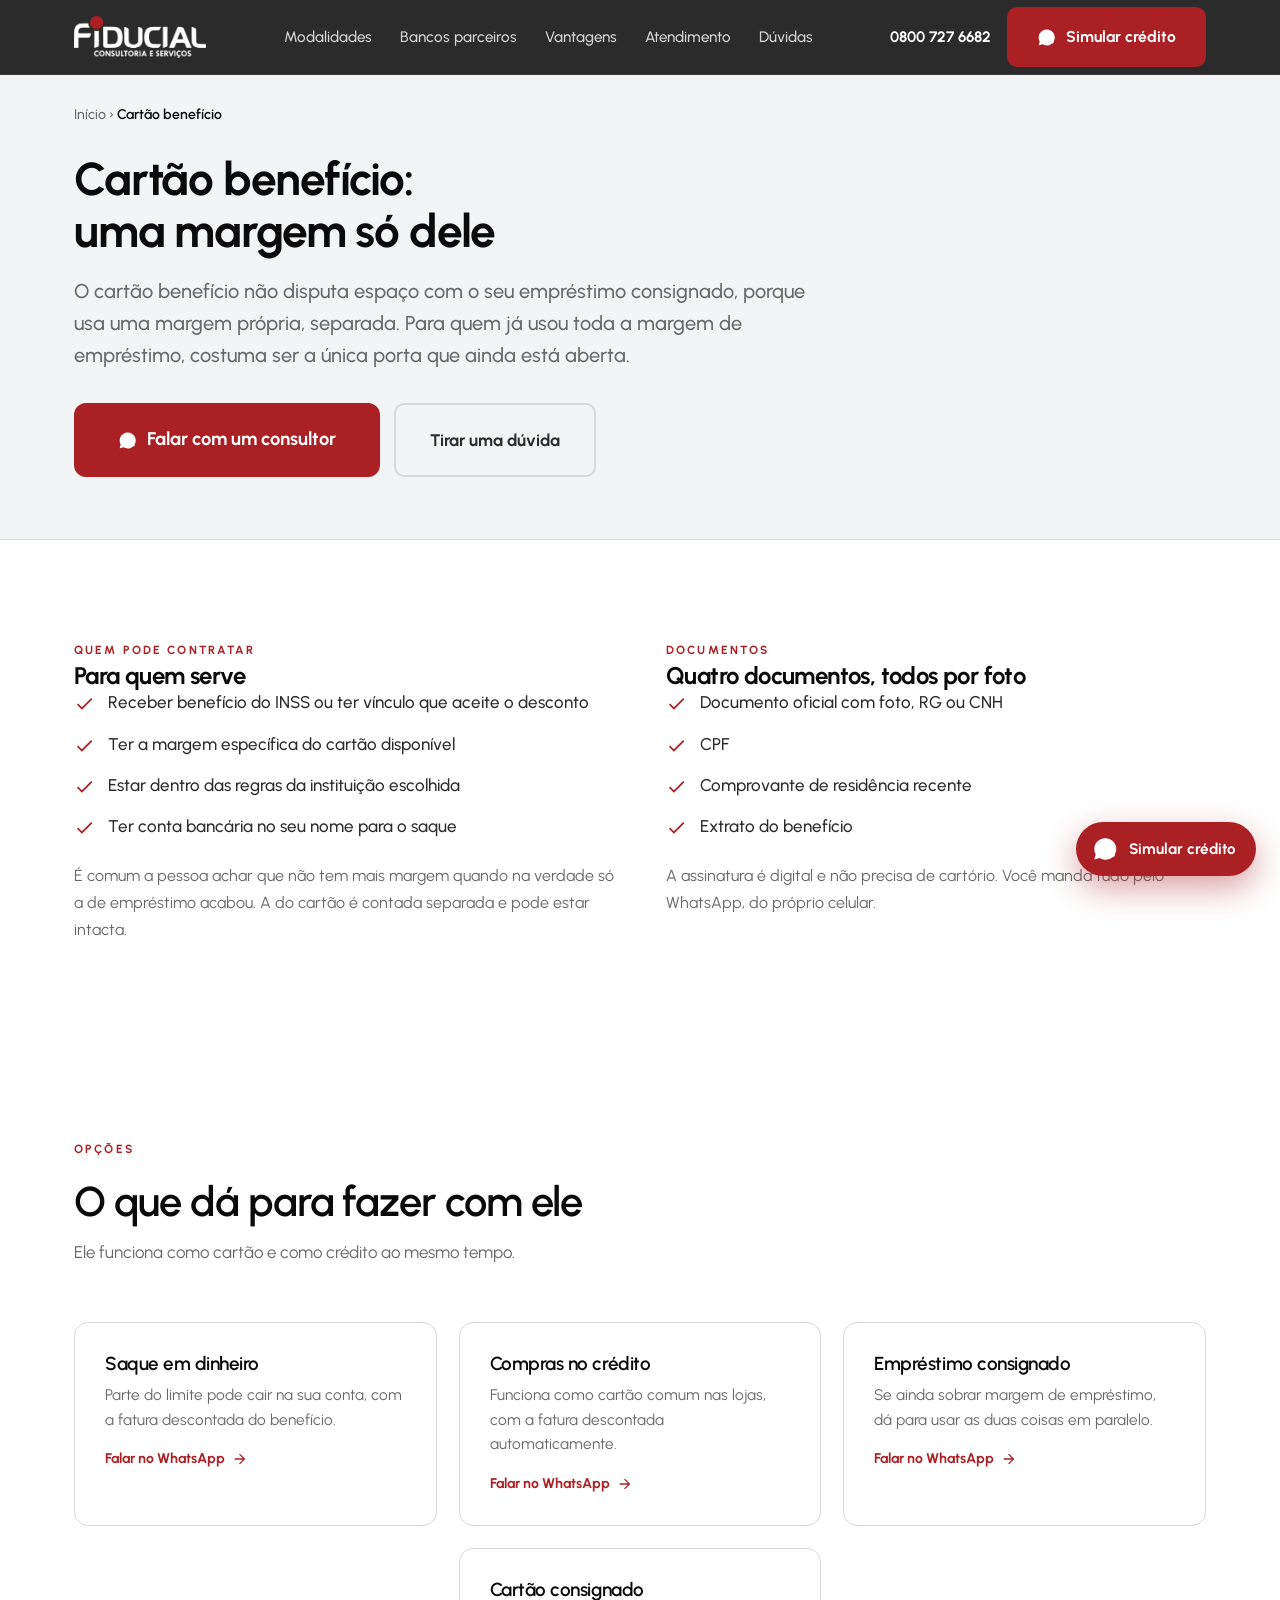
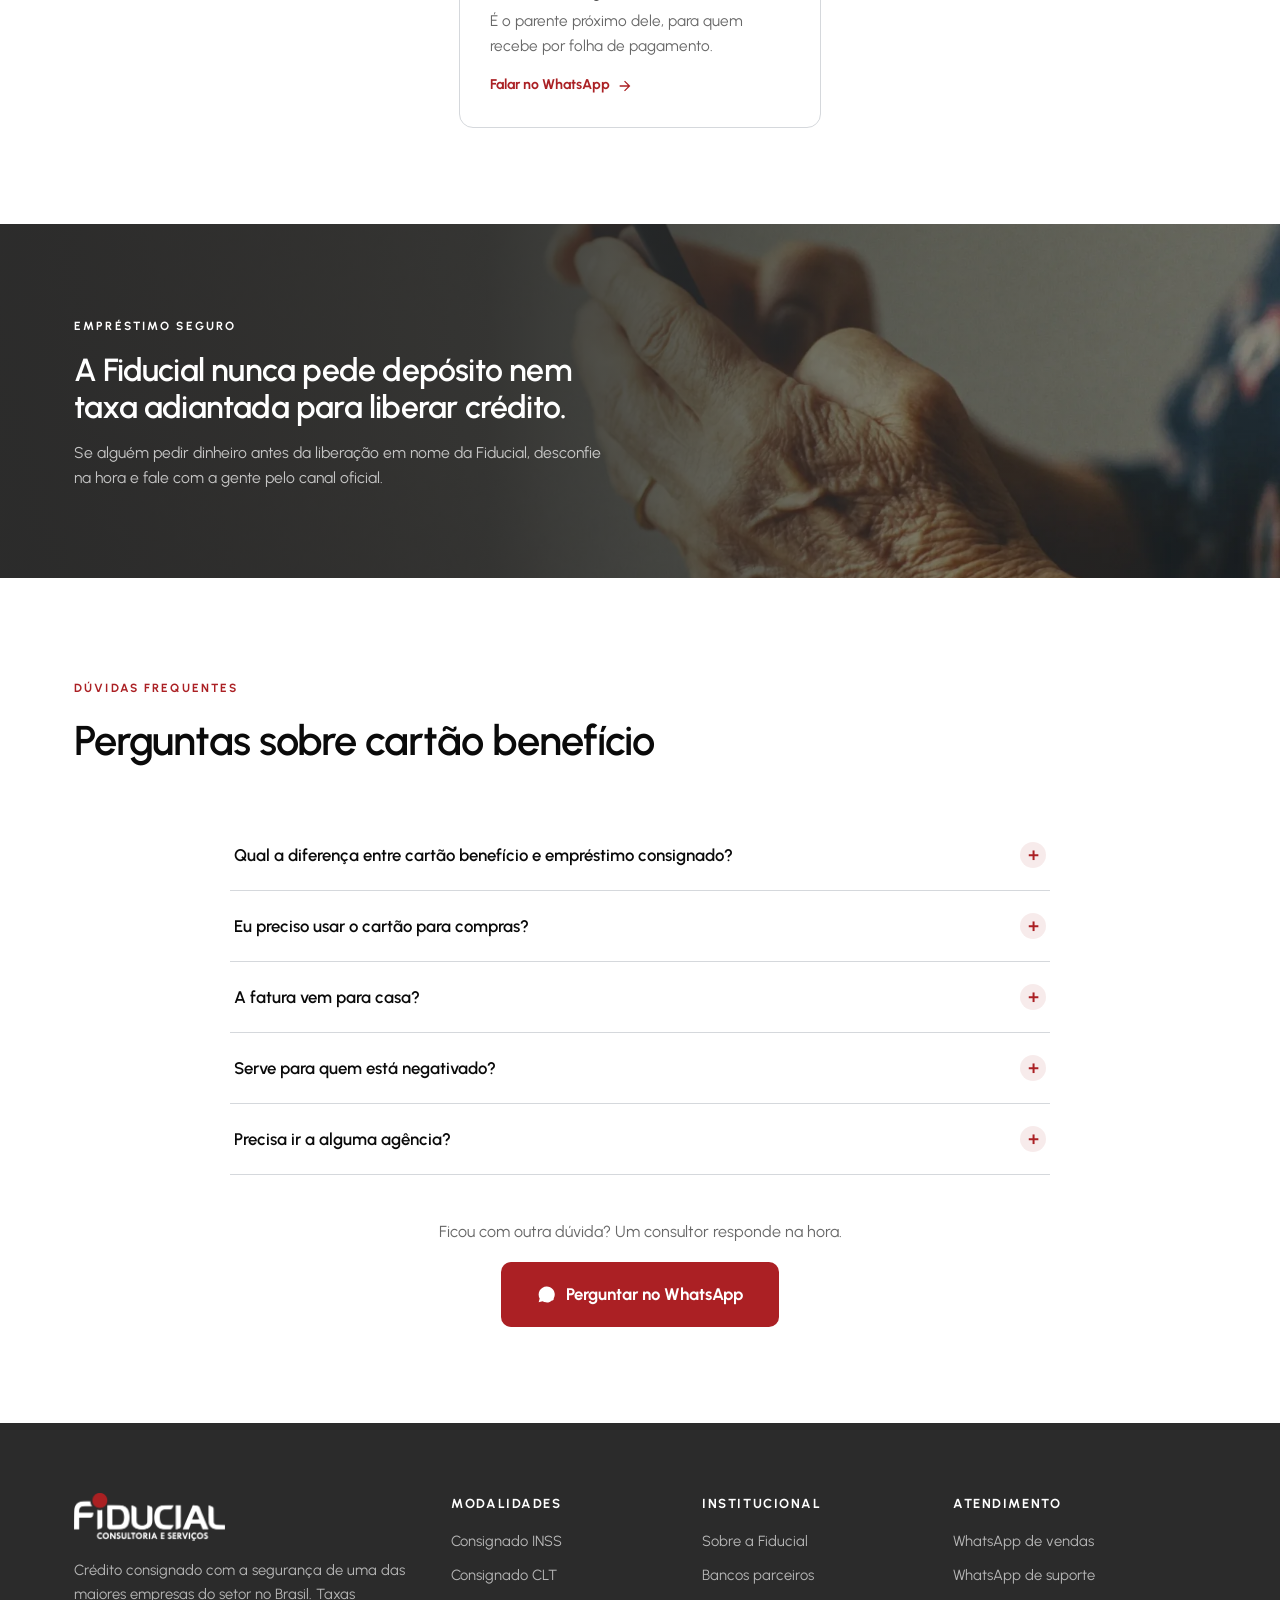
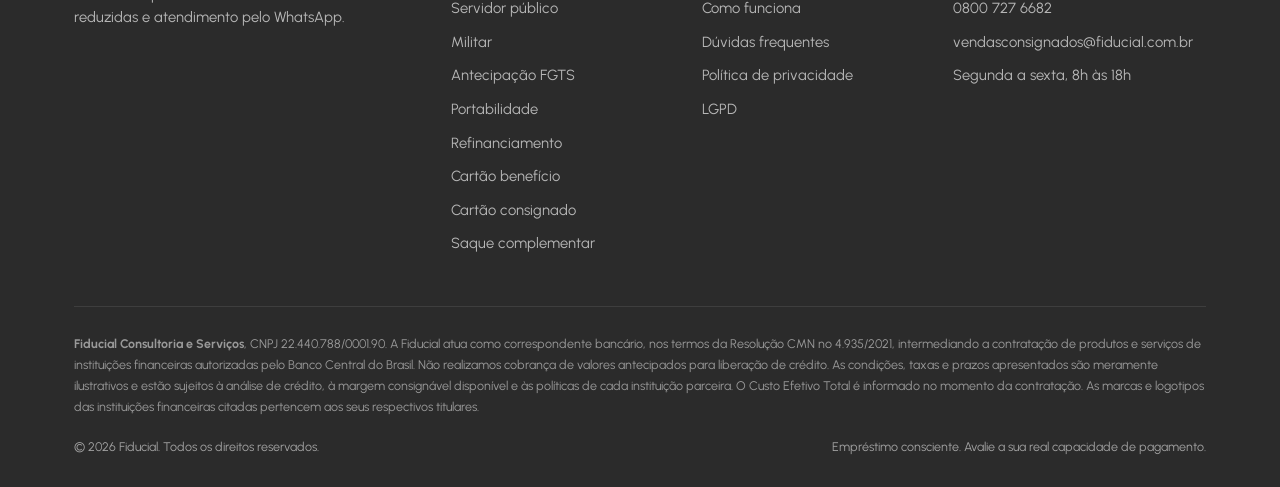
==== commit 2a58d0df: "Adiciona FGTS e saque complementar, atualiza contatos e corrige rolagem lateral Conteudo - Duas pagi" ====
--- a/cartao-beneficio.html
+++ b/cartao-beneficio.html
@@ -6,11 +6,11 @@
 <title>Cartão Benefício INSS: Margem Separada do Empréstimo | Fiducial</title>
 <meta name="description" content="O cartão benefício usa uma margem própria, separada da do empréstimo consignado. Compras, saque e fatura descontada no benefício. Fale pelo WhatsApp." />
 
-<!-- ATENÇÃO: as três linhas abaixo precisam do domínio próprio.
-     Enquanto ele não existir, ficam apontando para o endereço da hospedagem. -->
-<link rel="canonical" href="https://lpvendas.idr8iq.easypanel.host/cartao-beneficio.html" />
-<meta property="og:url" content="https://lpvendas.idr8iq.easypanel.host/cartao-beneficio.html" />
-<meta property="og:image" content="https://lpvendas.idr8iq.easypanel.host/previa.jpg" />
+<!-- Domínio próprio, apontado pela Fiducial TI no repositório em 10 de agosto
+     de 2026. Antes disto as três linhas abaixo iam para o endereço da hospedagem. -->
+<link rel="canonical" href="https://consignados.fiducial.com.br/cartao-beneficio.html" />
+<meta property="og:url" content="https://consignados.fiducial.com.br/cartao-beneficio.html" />
+<meta property="og:image" content="https://consignados.fiducial.com.br/previa.jpg" />
 
 <meta property="og:type" content="website" />
 <meta property="og:locale" content="pt_BR" />
@@ -46,7 +46,7 @@
           "@type": "ListItem",
           "position": 1,
           "name": "Início",
-          "item": "https://lpvendas.idr8iq.easypanel.host/"
+          "item": "https://consignados.fiducial.com.br/"
         },
         {
           "@type": "ListItem",
@@ -118,7 +118,7 @@
       <li><a href="#duvidas">Dúvidas</a></li>
     </ul>
     <div class="nav-right">
-      <span class="nav-phone">0800 000 0000</span>
+      <span class="nav-phone">0800 727 6682</span>
       <a class="btn btn-red" data-wa data-origem="cartao-beneficio-cabecalho" data-msg="Olá! Quero saber sobre o cartão benefício.">
         <svg viewBox="0 0 24 24"><path d="M17.5 14.4c-.3-.2-1.7-.9-2-1-.3-.1-.5-.1-.6.2s-.7.9-.9 1.1c-.2.2-.3.2-.6.1-1.7-.9-2.9-1.6-4-3.6-.3-.5.3-.5.8-1.5.1-.2 0-.4 0-.5s-.6-1.5-.9-2c-.2-.5-.4-.5-.6-.5h-.5c-.2 0-.5.1-.7.3-.9.9-1.1 2-.7 3.3.4 1.4 1.3 2.7 1.5 2.9.2.2 2.6 4 6.3 5.5 2.3 1 3.2 1.1 4.4.9.7-.1 1.7-.7 2-1.4.2-.7.2-1.3.2-1.4-.1-.1-.3-.2-.6-.4M12 2a10 10 0 0 0-8.6 15l-1.3 4.7L7 20.4A10 10 0 1 0 12 2"/></svg>
         Simular crédito
@@ -273,10 +273,12 @@
         <a href="consignado-clt.html">Consignado CLT</a>
         <a href="consignado-servidor-publico.html">Servidor p&uacute;blico</a>
         <a href="consignado-militar.html">Militar</a>
+        <a href="antecipacao-fgts.html">Antecipação FGTS</a>
         <a href="portabilidade-consignado.html">Portabilidade</a>
         <a href="refinanciamento-consignado.html">Refinanciamento</a>
         <a href="cartao-beneficio.html">Cart&atilde;o benef&iacute;cio</a>
         <a href="cartao-consignado.html">Cart&atilde;o consignado</a>
+        <a href="saque-complementar.html">Saque complementar</a>
       </div>
       <div class="foot-col">
         <h5>Institucional</h5>
@@ -291,8 +293,8 @@
         <h5>Atendimento</h5>
         <a data-wa data-origem="cartao-beneficio-rodape-vendas" data-msg="Olá! Quero falar com o time de vendas.">WhatsApp de vendas</a>
         <a data-wa data-origem="cartao-beneficio-rodape-suporte" data-msg="Olá! Já sou cliente e preciso de suporte.">WhatsApp de suporte</a>
-        <p>0800 000 0000</p>
-        <p>contato@fiducial.com.br</p>
+        <p>0800 727 6682</p>
+        <p>vendasconsignados@fiducial.com.br</p>
         <p>Segunda a sexta, 8h às 18h</p>
       </div>
     </div>
--- a/estilo.css
+++ b/estilo.css
@@ -341,9 +341,15 @@
   display:flex;align-items:center;justify-content:space-between;gap:24px;flex-wrap:wrap;
   background:var(--faixa-cartao);border:1px solid var(--faixa-linha);border-radius:var(--radius);padding:26px 30px;
 }
-.contact-strip .item{display:flex;align-items:center;gap:13px}
+/* min-width:0 porque item de flex nao encolhe abaixo do conteudo sem isto, e
+   overflow-wrap porque e mail e telefone sao palavras sem espaco: se nao
+   puderem quebrar, vazam da faixa e criam rolagem lateral no celular.
+   Com vendasconsignados@fiducial.com.br sao 254px de texto contra 218px de
+   espaco util numa tela de 360px. Vale para qualquer contato mais longo que
+   entre aqui depois. */
+.contact-strip .item{display:flex;align-items:center;gap:13px;min-width:0}
 .contact-strip .item svg{width:21px;height:21px;stroke:var(--red);fill:none;stroke-width:2;flex:none}
-.contact-strip .item b{display:block;color:var(--faixa-titulo);font-family:var(--font-display);font-size:.98rem}
+.contact-strip .item b{display:block;color:var(--faixa-titulo);font-family:var(--font-display);font-size:.98rem;overflow-wrap:anywhere}
 .contact-strip .item span{font-size:.84rem;color:rgba(255,255,255,.6)}
 
 /* ---------- FAQ ---------- */
@@ -363,6 +369,12 @@
 /* ---------- Rodapé ---------- */
 footer{background:var(--faixa);color:var(--faixa-texto);padding:70px 0 30px;font-size:.92rem}
 .foot-grid{display:grid;grid-template-columns:1.6fr 1fr 1fr 1.2fr;gap:40px;padding-bottom:40px;border-bottom:1px solid var(--faixa-linha)}
+/* Mesmo motivo do .contact-strip: item de grade nao encolhe abaixo do conteudo
+   sem min-width:0, e o e mail e uma palavra sem espaco. Sem estas duas linhas a
+   coluna do rodape fica do tamanho do e mail, empurra a grade para 415px numa
+   tela de 345px e o site inteiro anda de lado no celular. */
+.foot-col{min-width:0}
+.foot-col a,.foot-col p{overflow-wrap:anywhere}
 .foot-grid .logo{margin-bottom:18px}
 .foot-grid .logo img{height:48px}
 .foot-col h5{font-family:var(--font-display);color:var(--faixa-titulo);font-size:.82rem;text-transform:uppercase;letter-spacing:.12em;margin-bottom:16px}
@@ -447,6 +459,12 @@
   .wa-float{padding:16px;border-radius:50%}
   .quebra-texto{padding:52px 0}
   .quebra::before{background:linear-gradient(180deg,rgba(43,43,43,.94) 0%,rgba(43,43,43,.88) 100%)}
+}
+/* Em tela estreita o rodape vira uma coluna so. Em duas colunas cada uma fica
+   com uns 128px, e ai o e mail de atendimento quebra no meio da palavra. Com
+   a largura inteira ele cabe numa linha. */
+@media(max-width:560px){
+  .foot-grid{grid-template-columns:1fr;gap:34px}
 }
 /* ==========================================================================
    SIMULADOR DE CREDITO
